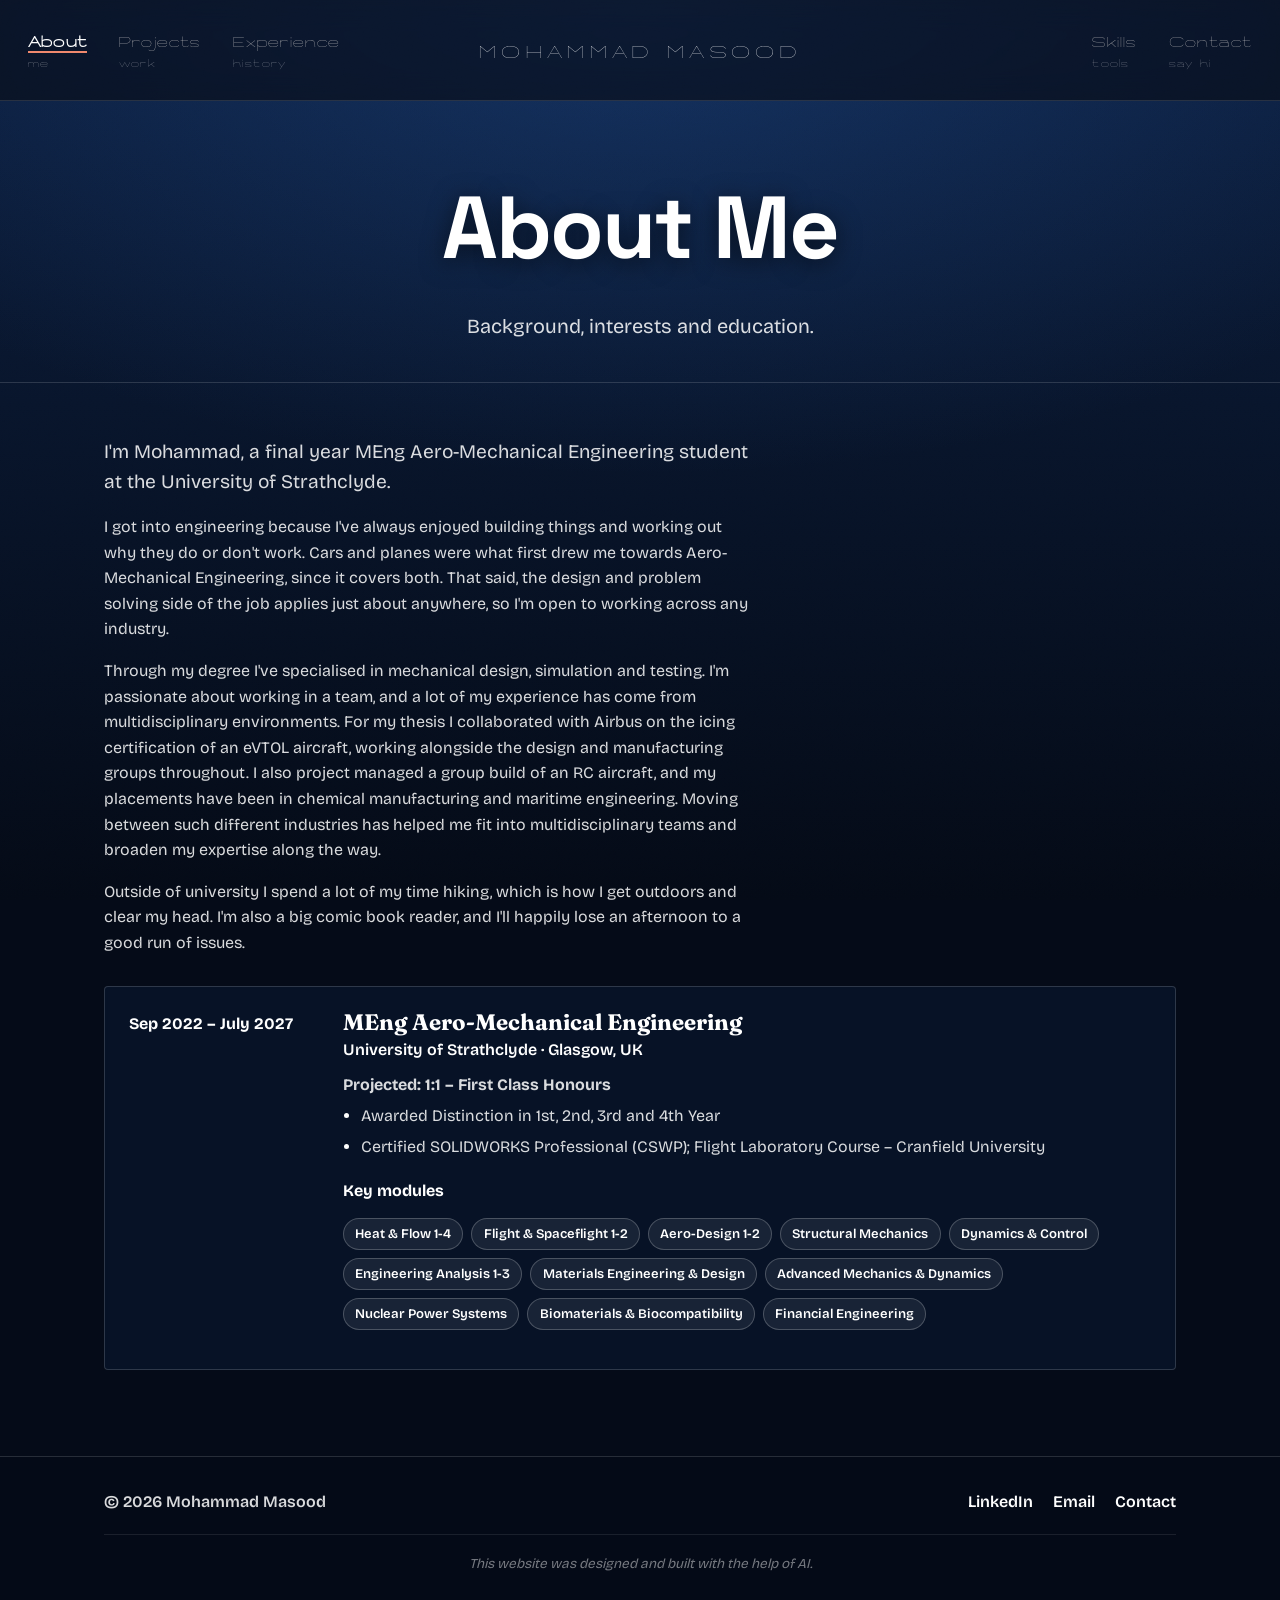
==== about.html @ b5526a8d "Personal portfolio site" ====
<!DOCTYPE html>
<html lang="en">
<head>
  <meta charset="UTF-8" />
  <meta name="viewport" content="width=device-width, initial-scale=1.0" />
  <title>About | Mohammad Masood</title>
  <meta name="description" content="About Mohammad Masood — 5th year Aero-Mechanical Engineering student at the University of Strathclyde." />
  <link rel="preconnect" href="https://fonts.googleapis.com" />
  <link rel="preconnect" href="https://fonts.gstatic.com" crossorigin />
  <link href="https://fonts.googleapis.com/css2?family=Bricolage+Grotesque:opsz,wght@12..96,400;12..96,500;12..96,700;12..96,800&family=Fraunces:ital,opsz,wght@0,9..144,600;0,9..144,800;1,9..144,700;1,9..144,900&family=Space+Grotesk:wght@500;700&display=swap" rel="stylesheet" />
  <link rel="stylesheet" href="css/style.css?v=21" />
</head>
<body>
  <header class="site-header">
    <nav class="nav">
      <ul class="nav-group nav-left">
        <li><a href="about.html" class="active"><span class="nav-main">About</span><span class="nav-sub">me</span></a></li>
        <li><a href="projects.html"><span class="nav-main">Projects</span><span class="nav-sub">work</span></a></li>
        <li><a href="experience.html"><span class="nav-main">Experience</span><span class="nav-sub">history</span></a></li>
      </ul>
      <a href="index.html" class="nav-logo">Mohammad&nbsp;Masood</a>
      <ul class="nav-group nav-right">
        <li><a href="skills.html"><span class="nav-main">Skills</span><span class="nav-sub">tools</span></a></li>
        <li><a href="contact.html"><span class="nav-main">Contact</span><span class="nav-sub">say hi</span></a></li>
      </ul>
      <button class="nav-toggle" aria-label="Toggle navigation" aria-expanded="false">
        <span></span><span></span><span></span>
      </button>
    </nav>
  </header>

  <main>
    <section class="page-head">
      <h1>About Me</h1>
      <p class="lead">Background, interests and education.</p>
    </section>

    <section class="section container" id="about">
      <div class="about-body">
        <p class="lead">
          I'm Mohammad, a final year MEng Aero-Mechanical Engineering student at the
          University of Strathclyde.
        </p>
        <p>
          I got into engineering because I've always enjoyed building things and working
          out why they do or don't work. Cars and planes were what first drew me towards
          Aero-Mechanical Engineering, since it covers both. That said, the design and
          problem solving side of the job applies just about anywhere, so I'm open to
          working across any industry.
        </p>
        <p>
          Through my degree I've specialised in mechanical design, simulation and testing.
          I'm passionate about working in a team, and a lot of my experience has come from
          multidisciplinary environments. For my thesis I collaborated with Airbus on the
          icing certification of an eVTOL aircraft, working alongside the design and
          manufacturing groups throughout. I also project managed a group build of an RC
          aircraft, and my placements have been in chemical manufacturing and maritime
          engineering. Moving between such different industries has helped me fit into
          multidisciplinary teams and broaden my expertise along the way.
        </p>
        <p>
          Outside of university I spend a lot of my time hiking, which is how I get
          outdoors and clear my head. I'm also a big comic book reader, and I'll happily
          lose an afternoon to a good run of issues.
        </p>
      </div>

      <div class="timeline">
        <article class="timeline-item">
          <div class="timeline-meta">Sep 2022 &ndash; July 2027</div>
          <div class="timeline-body">
            <h3>MEng Aero-Mechanical Engineering</h3>
            <p class="subtitle-line">University of Strathclyde &middot; Glasgow, UK</p>
            <p class="grade-line"><strong>Projected: 1:1 &ndash; First Class Honours</strong></p>
            <ul class="bullet-list">
              <li>Awarded Distinction in 1st, 2nd, 3rd and 4th Year</li>
              <li>Certified SOLIDWORKS Professional (CSWP); Flight Laboratory Course &ndash; Cranfield University</li>
            </ul>

            <p class="module-label">Key modules</p>
            <ul class="tag-list">
              <li>Heat &amp; Flow 1-4</li>
              <li>Flight &amp; Spaceflight 1-2</li>
              <li>Aero-Design 1-2</li>
              <li>Structural Mechanics</li>
              <li>Dynamics &amp; Control</li>
              <li>Engineering Analysis 1-3</li>
              <li>Materials Engineering &amp; Design</li>
              <li>Advanced Mechanics &amp; Dynamics</li>
              <li>Nuclear Power Systems</li>
              <li>Biomaterials &amp; Biocompatibility</li>
              <li>Financial Engineering</li>
            </ul>
          </div>
        </article>
      </div>
    </section>
  </main>

  <footer class="site-footer">
    <div class="container footer-inner">
      <p>&copy; <span id="year"></span> Mohammad Masood</p>
      <ul class="footer-links">
        <li><a href="https://www.linkedin.com/in/mohammad-masood-5989052b6/" target="_blank" rel="noopener noreferrer">LinkedIn</a></li>
        <li><a href="mailto:ahmad3001masood@gmail.com">Email</a></li>
        <li><a href="contact.html">Contact</a></li>
      </ul>
    </div>
    <div class="container">
      <p class="footer-disclaimer">This website was designed and built with the help of AI.</p>
    </div>
  </footer>

  <script src="js/main.js"></script>
</body>
</html>
---- css/style.css ----
/* ===========================================================
   Portfolio — "dreamscape" theme
   Pale-peach / bright-red retro aesthetic.
   Pure CSS scenery + film grain, no external image assets.
   Type: Fraunces (display) + Bricolage Grotesque (UI).
   =========================================================== */

/* ---- Custom display font (SpaceText family) ---- */
@font-face {
  font-family: "SpaceText";
  src: url("../space-text/SpaceText-Light.otf") format("opentype");
  font-weight: 300;
  font-style: normal;
  font-display: swap;
}
@font-face {
  font-family: "SpaceText";
  src: url("../space-text/SpaceText-Regular.otf") format("opentype");
  font-weight: 400;
  font-style: normal;
  font-display: swap;
}
@font-face {
  font-family: "SpaceText";
  src: url("../space-text/SpaceText-Medium.otf") format("opentype");
  font-weight: 500;
  font-style: normal;
  font-display: swap;
}
@font-face {
  font-family: "SpaceText";
  src: url("../space-text/SpaceText-SemiBold.otf") format("opentype");
  font-weight: 600;
  font-style: normal;
  font-display: swap;
}
@font-face {
  font-family: "SpaceText";
  src: url("../space-text/SpaceText-Bold.otf") format("opentype");
  font-weight: 700;
  font-style: normal;
  font-display: swap;
}

/* ---- Hero title font ---- */
@font-face {
  font-family: "Hanson";
  src: url("../hanson/HANSON%20HAIRLINE.otf") format("opentype");
  font-weight: 100;
  font-style: normal;
  font-display: swap;
}

/* ---- Design tokens ---- */
:root {
  --peach:       #f7d8c2;
  --peach-deep:  #f2c8ac;
  --red:         #e8401c;
  --red-dark:    #c22c12;
  --maroon:      #571d10;   /* body text on peach */
  --yellow:      #ffe500;
  --blue:        #6e86c9;   /* dream sky */
  --periwinkle:  #8a9cd6;
  --coral:       #f0876c;   /* mountains */
  --grass:       #3f9d4a;
  --grass-deep:  #237a38;

  --font-display: "Fraunces", Georgia, "Times New Roman", serif;
  --font-ui: "Bricolage Grotesque", system-ui, -apple-system, "Segoe UI", sans-serif;

  --max-width: 1120px;
  --header-h: 100px;
  --radius: 4px;
}

/* ---- Reset-ish ---- */
* { box-sizing: border-box; }
html { scroll-behavior: smooth; }
body {
  margin: 0;
  font-family: var(--font-ui);
  color: var(--maroon);
  background: var(--peach);
  line-height: 1.6;
  -webkit-font-smoothing: antialiased;
}
h1, h2, h3 { line-height: 1.05; margin: 0 0 0.4em; }
p { margin: 0 0 1rem; }
a { color: var(--red); text-decoration: none; }
a:hover { text-decoration: underline; }
img { max-width: 100%; display: block; }

.container {
  width: 100%;
  max-width: var(--max-width);
  margin: 0 auto;
  padding: 0 1.5rem;
}

/* Persistent film grain over the whole site */
body::after {
  content: "";
  position: fixed;
  inset: 0;
  z-index: 9999;
  pointer-events: none;
  opacity: 0.10;
  mix-blend-mode: multiply;
  background-image: url("data:image/svg+xml,%3Csvg xmlns='http://www.w3.org/2000/svg' width='140' height='140'%3E%3Cfilter id='n'%3E%3CfeTurbulence type='fractalNoise' baseFrequency='0.85' numOctaves='2' stitchTiles='stitch'/%3E%3C/filter%3E%3Crect width='100%25' height='100%25' filter='url(%23n)'/%3E%3C/svg%3E");
}

/* ===========================================================
   Header / split navigation
   =========================================================== */
.site-header {
  position: sticky;
  top: 0;
  z-index: 100;
  background: rgba(9, 14, 24, 0.68);
  backdrop-filter: blur(14px) saturate(1.15);
  -webkit-backdrop-filter: blur(14px) saturate(1.15);
  border-bottom: 1px solid rgba(255, 255, 255, 0.12);
}
.nav {
  max-width: 1400px;
  margin: 0 auto;
  min-height: var(--header-h);
  padding: 0 1.75rem;
  display: grid;
  grid-template-columns: 1fr auto 1fr;
  align-items: center;
  gap: 1rem;
}
.nav-group {
  list-style: none;
  display: flex;
  margin: 0;
  padding: 0;
  gap: 2rem;
}
.nav-right { justify-content: flex-end; }

.nav-group a {
  display: flex;
  flex-direction: column;
  line-height: 1.08;
  color: #f2ece5;
  font-family: "Hanson", var(--font-ui), sans-serif;
  font-weight: 400;
}
.nav-group a:hover { text-decoration: none; color: #ffffff; }
.nav-main { font-size: 1.5rem; font-weight: 500; letter-spacing: 0.05em; }
.nav-sub  { font-size: 1.1rem; font-weight: 400; letter-spacing: 0.07em; margin-top: 0; color: rgba(255, 255, 255, 0.72); }
.nav-group a.active .nav-main { color: #ffffff; font-weight: 600; text-decoration: underline; text-underline-offset: 4px; text-decoration-color: var(--coral); }

.nav-logo {
  justify-self: center;
  font-family: "Hanson", var(--font-ui), sans-serif;
  font-weight: 500;
  font-size: 1.85rem;
  letter-spacing: 0.18em;
  text-transform: uppercase;
  color: #ffffff;
  white-space: nowrap;
}
.nav-logo:hover { text-decoration: none; color: var(--coral); }

.nav-toggle {
  display: none;
  position: absolute;
  right: 1.5rem;
  top: 50%;
  transform: translateY(-50%);
  flex-direction: column;
  gap: 5px;
  background: none;
  border: 0;
  cursor: pointer;
  padding: 8px;
}
.nav-toggle span { width: 24px; height: 2px; background: #ffffff; }

/* ===========================================================
   Hero dreamscape (home page)
   =========================================================== */
.hero {
  position: relative;
  min-height: calc(100vh - var(--header-h));
  overflow: hidden;
  display: flex;
  align-items: center;
  justify-content: center;
}

.dreamscape { position: absolute; inset: 0; z-index: 0; }

.sky {
  position: absolute;
  inset: 0;
  background: linear-gradient(
    to bottom,
    var(--peach) 0%,
    #e9c6c9 22%,
    var(--periwinkle) 48%,
    var(--blue) 62%
  );
}

/* soft mountain range */
.mountains {
  position: absolute;
  left: -5%;
  right: -5%;
  bottom: 30%;
  height: 46%;
  background: linear-gradient(to bottom, var(--coral), #e97a5e);
  clip-path: polygon(
    0% 100%, 0% 55%, 9% 62%, 18% 30%, 27% 58%, 36% 40%,
    45% 66%, 54% 22%, 63% 60%, 72% 44%, 82% 64%, 91% 38%,
    100% 60%, 100% 100%
  );
  filter: blur(1.5px);
  opacity: 0.92;
}
.mountains::before {
  content: "";
  position: absolute;
  inset: 0;
  background: linear-gradient(to bottom, #f4a58c, transparent 60%);
  clip-path: inherit;
  opacity: 0.5;
}

/* grass field */
.grass {
  position: absolute;
  left: 0; right: 0; bottom: 0;
  height: 34%;
  background:
    repeating-linear-gradient(88deg, rgba(255,255,255,0.05) 0 2px, transparent 2px 7px),
    linear-gradient(to bottom, var(--grass) 0%, var(--grass-deep) 100%);
  filter: blur(0.4px);
}
.grass::before {
  content: "";
  position: absolute;
  top: -14px; left: 0; right: 0; height: 28px;
  background:
    repeating-linear-gradient(84deg, var(--grass-deep) 0 2px, transparent 2px 9px),
    repeating-linear-gradient(96deg, var(--grass) 0 2px, transparent 2px 11px);
  mask: linear-gradient(to top, #000, transparent);
}

/* floating bokeh */
.bokeh { position: absolute; inset: 0; }
.bokeh span {
  position: absolute;
  border-radius: 50%;
  filter: blur(1px);
  opacity: 0.85;
  animation: float 9s ease-in-out infinite;
}
.bokeh span:nth-child(1) { left: 12%; top: 30%; width: 26px; height: 26px; background: #ff5ea8; animation-delay: 0s; }
.bokeh span:nth-child(2) { left: 24%; top: 62%; width: 40px; height: 40px; background: #7d5bff; animation-delay: -1.5s; }
.bokeh span:nth-child(3) { left: 47%; top: 18%; width: 18px; height: 18px; background: #ffe500; animation-delay: -3s; }
.bokeh span:nth-child(4) { left: 63%; top: 70%; width: 34px; height: 34px; background: #47d1ff; animation-delay: -2s; }
.bokeh span:nth-child(5) { left: 78%; top: 34%; width: 22px; height: 22px; background: #ff8a3d; animation-delay: -4s; }
.bokeh span:nth-child(6) { left: 88%; top: 66%; width: 30px; height: 30px; background: #a0ff5e; animation-delay: -0.8s; }
.bokeh span:nth-child(7) { left: 35%; top: 44%; width: 14px; height: 14px; background: #ff5ea8; animation-delay: -2.6s; }
.bokeh span:nth-child(8) { left: 55%; top: 55%; width: 20px; height: 20px; background: #7d5bff; animation-delay: -3.8s; }

@keyframes float {
  0%, 100% { transform: translateY(0) scale(1); }
  50%      { transform: translateY(-26px) scale(1.12); }
}

/* Hero title — big red display */
.hero-title {
  position: relative;
  z-index: 3;
  font-family: "SpaceText", var(--font-display), serif;
  font-weight: 700;
  font-style: normal;
  font-size: clamp(3rem, 11vw, 8.5rem);
  color: var(--red);
  text-align: center;
  line-height: 0.95;
  letter-spacing: 0.01em;
  text-shadow: 0 4px 22px rgba(87, 20, 8, 0.35);
  transform: rotate(-2deg);
  padding: 0 1rem;
}

/* Karaoke-style subtitle bar */
.subtitle-bar {
  position: absolute;
  bottom: clamp(2rem, 7vh, 5rem);
  left: 0; right: 0;
  z-index: 3;
  text-align: center;
  padding: 0 1rem;
}
.subtitle {
  font-weight: 800;
  font-size: clamp(1.5rem, 3.4vw, 2.6rem);
  color: #ffffff;
  margin: 0 0 0.15em;
  -webkit-text-stroke: 1px rgba(60, 12, 4, 0.55);
  text-shadow: 2px 3px 0 rgba(60, 12, 4, 0.35);
}
.subtitle-sub {
  font-weight: 600;
  font-size: clamp(0.95rem, 1.8vw, 1.3rem);
  color: #ffffff;
  letter-spacing: 0.04em;
  margin: 0;
  -webkit-text-stroke: 0.6px rgba(60, 12, 4, 0.5);
  text-shadow: 1px 2px 0 rgba(60, 12, 4, 0.3);
}

/* Sound note (decorative for now) */
.sound-toggle {
  position: absolute;
  left: 1.6rem;
  bottom: 1.4rem;
  z-index: 4;
  background: none;
  border: 0;
  color: var(--red);
  font-size: 1.6rem;
  cursor: pointer;
  line-height: 1;
}
.sound-toggle.muted { opacity: 0.45; }

/* Corner thumbnail */
.corner-thumb {
  position: absolute;
  right: 1.6rem;
  bottom: 1.4rem;
  z-index: 4;
  width: 84px;
  height: 84px;
  border-radius: 50%;
  border: 3px solid var(--yellow);
  background: radial-gradient(circle at 30% 30%, var(--coral), var(--red));
  display: flex;
  align-items: center;
  justify-content: center;
  color: #fff;
  font-weight: 700;
  font-size: 0.8rem;
  overflow: hidden;
  box-shadow: 0 6px 18px rgba(60, 12, 4, 0.3);
  transition: transform 0.2s ease;
}
.corner-thumb:hover { text-decoration: none; transform: scale(1.06); }

/* ===========================================================
   Inner page banners
   =========================================================== */
.page-head {
  position: relative;
  padding: clamp(3rem, 9vh, 6rem) 1.5rem 2.5rem;
  text-align: center;
  overflow: hidden;
  background:
    radial-gradient(120% 80% at 50% 0%, var(--peach-deep), var(--peach));
  border-bottom: 1px solid rgba(87, 29, 16, 0.12);
}
.page-head h1 {
  font-family: "Space Grotesk", var(--font-ui), sans-serif;
  font-weight: 700;
  font-style: normal;
  font-size: clamp(2.6rem, 8vw, 5.5rem);
  color: var(--red);
  letter-spacing: -0.02em;
  text-shadow: 0 3px 14px rgba(87, 20, 8, 0.2);
}
.page-head .lead {
  color: var(--maroon);
  font-size: clamp(1rem, 2vw, 1.25rem);
  max-width: 60ch;
  margin: 0.5rem auto 0;
}

/* ===========================================================
   Content sections
   =========================================================== */
.section { padding: clamp(2.5rem, 6vh, 4.5rem) 1.5rem; }
.section-title {
  font-family: var(--font-display);
  font-weight: 800;
  font-size: clamp(1.8rem, 4vw, 2.8rem);
  color: var(--red);
  margin-bottom: 1.2rem;
}
.lead { font-size: 1.2rem; color: var(--maroon); max-width: 65ch; }
.about-body { max-width: 65ch; }

/* Timeline (education / experience) */
.timeline { display: flex; flex-direction: column; gap: 1.25rem; }
.timeline-item {
  display: grid;
  grid-template-columns: 190px 1fr;
  gap: 1.5rem;
  padding: 1.5rem;
  background: rgba(255, 255, 255, 0.35);
  border: 1.5px solid var(--red);
  border-radius: var(--radius);
}
.timeline-meta { font-weight: 700; color: var(--red); }
.timeline-body h3 {
  font-family: var(--font-display);
  font-weight: 700;
  font-size: 1.4rem;
  color: var(--maroon);
  margin-bottom: 0.15rem;
}
.subtitle-line { color: var(--red-dark); font-weight: 600; margin-bottom: 0.6rem; }
.bullet-list { margin: 0; padding-left: 1.1rem; }
.bullet-list li { margin-bottom: 0.35rem; }

/* Project cards */
.card-grid {
  display: grid;
  grid-template-columns: repeat(auto-fill, minmax(290px, 1fr));
  gap: 1.75rem;
}
.card {
  background: rgba(255, 255, 255, 0.35);
  border: 1.5px solid var(--red);
  border-radius: var(--radius);
  overflow: hidden;
  transition: transform 0.18s ease, box-shadow 0.18s ease;
}
.card:hover {
  transform: translateY(-6px) rotate(-0.5deg);
  box-shadow: 0 14px 30px rgba(87, 20, 8, 0.2);
}
.card-media {
  aspect-ratio: 16 / 10;
  background:
    radial-gradient(circle at 30% 30%, #ff8a3d, transparent 60%),
    radial-gradient(circle at 70% 70%, #7d5bff, transparent 55%),
    linear-gradient(135deg, var(--coral), var(--periwinkle));
  display: flex;
  align-items: center;
  justify-content: center;
  color: #fff;
  font-weight: 700;
  letter-spacing: 0.05em;
}
.card-body { padding: 1.4rem; }
.card-body h3 {
  font-family: var(--font-display);
  font-weight: 700;
  font-size: 1.5rem;
  color: var(--red);
  margin-bottom: 0.4rem;
}
.card-body p { color: var(--maroon); font-size: 0.97rem; }

.tag-list, .pill-list {
  list-style: none;
  display: flex;
  flex-wrap: wrap;
  gap: 0.5rem;
  margin: 0.9rem 0;
  padding: 0;
}
.tag-list li, .pill-list li {
  font-size: 0.82rem;
  padding: 0.28rem 0.7rem;
  background: var(--peach);
  border: 1px solid var(--red);
  border-radius: 999px;
  color: var(--red-dark);
  font-weight: 600;
}
.card-actions { display: flex; gap: 1.25rem; margin-top: 0.3rem; }
.link-arrow { font-weight: 700; }
.link-arrow::after { content: " \2192"; }

/* Skills */
.skills-grid {
  display: grid;
  grid-template-columns: repeat(auto-fit, minmax(240px, 1fr));
  gap: 1.75rem;
}
.skill-group {
  padding: 1.6rem;
  background: rgba(255, 255, 255, 0.35);
  border: 1.5px solid var(--red);
  border-radius: var(--radius);
}
.skill-group h3 {
  font-family: var(--font-display);
  font-weight: 700;
  font-size: 1.4rem;
  color: var(--red);
  margin-bottom: 0.9rem;
}

/* Contact */
.contact-layout {
  display: grid;
  grid-template-columns: 1fr 1.15fr;
  gap: 2.5rem;
  align-items: start;
}
.contact-info h3 {
  font-family: var(--font-display);
  font-weight: 700;
  font-size: 1.7rem;
  color: var(--red);
}
.contact-list { list-style: none; padding: 0; margin: 1rem 0 0; }
.contact-list li { margin-bottom: 0.75rem; }
.contact-label {
  display: inline-block;
  width: 92px;
  font-weight: 700;
  color: var(--red-dark);
}
.contact-form {
  background: rgba(255, 255, 255, 0.35);
  border: 1.5px solid var(--red);
  border-radius: var(--radius);
  padding: 1.9rem;
}
.form-row { margin-bottom: 1.1rem; display: flex; flex-direction: column; }
.form-row label { font-weight: 700; margin-bottom: 0.35rem; font-size: 0.9rem; color: var(--red-dark); }
.form-row input,
.form-row textarea {
  font-family: inherit;
  font-size: 0.97rem;
  padding: 0.7rem 0.85rem;
  border: 1.5px solid var(--red);
  border-radius: var(--radius);
  background: var(--peach);
  color: var(--maroon);
  resize: vertical;
}
.form-row input:focus,
.form-row textarea:focus {
  outline: none;
  box-shadow: 0 0 0 3px rgba(232, 64, 28, 0.25);
}
.form-note { font-size: 0.82rem; color: var(--red-dark); margin-top: 0.75rem; }

.btn {
  display: inline-block;
  padding: 0.75rem 1.6rem;
  border-radius: var(--radius);
  font-weight: 700;
  font-family: var(--font-ui);
  cursor: pointer;
  border: 1.5px solid var(--red);
  background: var(--red);
  color: var(--peach);
  transition: background 0.15s ease, color 0.15s ease;
}
.btn:hover { text-decoration: none; background: var(--red-dark); }
.btn-primary { background: var(--red); color: var(--peach); }
.btn-outline { background: transparent; color: var(--red); }
.btn-outline:hover { background: var(--red); color: var(--peach); }

.hero-actions { display: flex; gap: 0.75rem; flex-wrap: wrap; margin-top: 1.5rem; }

/* ===========================================================
   Footer
   =========================================================== */
.site-footer {
  border-top: 1px solid rgba(87, 29, 16, 0.15);
  margin-top: 2rem;
  padding: 2rem 0;
  background: var(--peach-deep);
}
.footer-inner {
  display: flex;
  align-items: center;
  justify-content: space-between;
  flex-wrap: wrap;
  gap: 1rem;
}
.footer-inner p { margin: 0; color: var(--red-dark); font-weight: 600; }
.footer-links { list-style: none; display: flex; gap: 1.25rem; margin: 0; padding: 0; }
.footer-links a { color: var(--red); font-weight: 600; }

.footer-disclaimer {
  margin: 1.25rem 0 0;
  padding-top: 1.1rem;
  border-top: 1px solid rgba(87, 29, 16, 0.18);
  font-size: 0.85rem;
  font-style: italic;
  color: var(--red-dark);
  opacity: 0.75;
  text-align: center;
}

/* ===========================================================
   DARK BLUE GRADIENT THEME
   A deep navy gradient behind every page, with a soft lighter
   glow at the top. `fixed` keeps it viewport-sized so the
   gradient looks identical on short and very long pages. The
   home hero keeps its own rocket image, painted on top of this.
   =========================================================== */
body {
  color: rgba(255, 255, 255, 0.85);
  background-color: #050b18;
  background-image:
    radial-gradient(120% 85% at 50% 0%, rgba(32, 78, 145, 0.45), transparent 62%),
    linear-gradient(180deg, #0b1d3d 0%, #08152c 45%, #040a16 100%);
  background-size: cover, cover;
  background-position: center center, center center;
  background-repeat: no-repeat, no-repeat;
  background-attachment: fixed, fixed;
}

/* film grain reads better as an overlay on a dark ground */
body::after { mix-blend-mode: overlay; opacity: 0.05; }

a { color: #ffffff; }
a:hover { color: #ffffff; }

/* Page banners */
.page-head {
  background: none;
  border-bottom: 1px solid rgba(255, 255, 255, 0.14);
}
.page-head h1 { color: #ffffff; text-shadow: 0 4px 24px rgba(0, 0, 0, 0.6); }
.page-head .lead { color: rgba(255, 255, 255, 0.85); }

/* Section headings + body copy */
.section-title { color: #ffffff; }
.lead { color: rgba(255, 255, 255, 0.85); }
.about-body p { color: rgba(255, 255, 255, 0.85); }

/* Panels become dark glass instead of white-on-peach */
.timeline-item,
.card,
.skill-group,
.contact-form {
  background: rgba(10, 26, 52, 0.55);
  border-color: rgba(255, 255, 255, 0.16);
  backdrop-filter: blur(3px);
  -webkit-backdrop-filter: blur(3px);
}
.timeline-meta { color: #ffffff; }
.timeline-body h3 { color: #ffffff; }
.subtitle-line { color: #ffffff; }
.bullet-list { color: rgba(255, 255, 255, 0.85); }
.bullet-list li::marker { color: #ffffff; }

.card-body h3 { color: #ffffff; }
.card-body p { color: rgba(255, 255, 255, 0.85); }

/* Tags / pills */
.tag-list li, .pill-list li {
  background: rgba(255, 255, 255, 0.07);
  border-color: rgba(255, 255, 255, 0.22);
  color: #ffffff;
}

/* Skills */
.skill-group h3 { color: #ffffff; }

/* Contact */
.contact-info h3 { color: #ffffff; }
.contact-info p { color: rgba(255, 255, 255, 0.85); }
.contact-label { color: #ffffff; }
.form-row label { color: #ffffff; }
.form-row input,
.form-row textarea {
  background: rgba(5, 14, 30, 0.6);
  border-color: rgba(255, 255, 255, 0.2);
  color: #ede9f2;
}
.form-row input::placeholder,
.form-row textarea::placeholder { color: #8b839c; }
.form-note { color: rgba(255, 255, 255, 0.6); }

/* Buttons */
.btn { background: #e8401c; border-color: #e8401c; color: #fff4ee; }
.btn:hover { background: #ff6a41; border-color: #ff6a41; color: #ffffff; }
.btn-outline { background: transparent; color: #ffffff; border-color: #ffffff; }
.btn-outline:hover { background: #ff8a5c; color: #12101f; }

/* Footer */
.site-footer {
  background: rgba(4, 10, 22, 0.6);
  border-top: 1px solid rgba(255, 255, 255, 0.14);
}
.footer-inner p { color: rgba(255, 255, 255, 0.85); }
.footer-links a { color: #ffffff; }
.footer-links a:hover { color: #ffffff; }
.footer-disclaimer {
  color: rgba(255, 255, 255, 0.6);
  border-top-color: rgba(255, 255, 255, 0.12);
}

/* About + Education now share one section */
#about .timeline { margin-top: 1.9rem; }

/* Degree panel: tighten the grade line onto its bullets, label the modules */
.grade-line { margin-bottom: 0.35rem; }
.module-label {
  margin: 1.15rem 0 0.5rem;
  font-weight: 700;
  color: #ffffff;
}

/* Contact details card (replaces the old form layout) */
.contact-card {
  max-width: 640px;
  margin: 0 auto;
  padding: 2rem 2.25rem;
  background: rgba(10, 26, 52, 0.55);
  border: 1.5px solid rgba(255, 255, 255, 0.16);
  border-radius: var(--radius);
  backdrop-filter: blur(3px);
  -webkit-backdrop-filter: blur(3px);
}
/* keep links identifiable now that all text is white */
.contact-list a {
  text-decoration: underline;
  text-decoration-color: rgba(255, 255, 255, 0.4);
  text-underline-offset: 3px;
}
.contact-list a:hover { text-decoration-color: #ffffff; }

/* ===========================================================
   Responsive
   =========================================================== */
@media (max-width: 820px) {
  .nav { grid-template-columns: 1fr auto; }
  .nav-toggle { display: flex; }
  .nav-group {
    grid-column: 1 / -1;
    display: none;
    flex-direction: column;
    gap: 0.85rem;
    padding: 0.5rem 0 1rem;
  }
  .nav-right { justify-content: flex-start; }
  .site-header.open .nav-group { display: flex; }
  .nav-logo { justify-self: start; font-size: 1.25rem; }

  .timeline-item { grid-template-columns: 1fr; gap: 0.4rem; }
  .contact-layout { grid-template-columns: 1fr; }
}

@media (prefers-reduced-motion: reduce) {
  .bokeh span { animation: none; }
  html { scroll-behavior: auto; }
}

/* ===========================================================
   Space-launch hero
   Uses images/hero-space.jpg when present; otherwise a pure-CSS
   starfield + Earth-glow shows through as a fallback.
   =========================================================== */
.hero-space {
  background:
    /* 1) Your photo (images/hero-space.webp) */
    url("../images/hero-space.webp") 50% 42% / cover no-repeat,
    /* 2) Sunrise glow near the horizon */
    radial-gradient(40% 26% at 50% 21%, rgba(150, 200, 255, 0.55), rgba(150, 200, 255, 0) 70%),
    /* 3) Starfield */
    radial-gradient(2px 2px at 12% 18%, #ffffff, transparent 60%),
    radial-gradient(1.5px 1.5px at 22% 33%, #cfe0ff, transparent 60%),
    radial-gradient(1px 1px at 8% 54%, #ffffff, transparent 60%),
    radial-gradient(2px 2px at 31% 12%, #ffffff, transparent 60%),
    radial-gradient(1px 1px at 44% 8%, #cfe0ff, transparent 60%),
    radial-gradient(1.5px 1.5px at 58% 22%, #ffffff, transparent 60%),
    radial-gradient(1px 1px at 70% 13%, #ffffff, transparent 60%),
    radial-gradient(2px 2px at 82% 27%, #cfe0ff, transparent 60%),
    radial-gradient(1px 1px at 90% 11%, #ffffff, transparent 60%),
    radial-gradient(1.5px 1.5px at 66% 40%, #ffffff, transparent 60%),
    radial-gradient(1px 1px at 78% 49%, #cfe0ff, transparent 60%),
    radial-gradient(1px 1px at 34% 45%, #ffffff, transparent 60%),
    radial-gradient(1.5px 1.5px at 16% 39%, #ffffff, transparent 60%),
    radial-gradient(1px 1px at 88% 60%, #ffffff, transparent 60%),
    radial-gradient(2px 2px at 52% 15%, #ffffff, transparent 60%),
    radial-gradient(1px 1px at 40% 30%, #cfe0ff, transparent 60%),
    /* 4) Curved, lit Earth horizon at the bottom */
    radial-gradient(135% 82% at 50% 140%, #2f7bc0 0%, #123a63 26%, rgba(5, 7, 15, 0) 56%),
    /* 5) Deep-space base */
    #05070f;
}

/* Darken top + bottom so the nav, title and subtitles stay legible */
.hero-scrim {
  position: absolute;
  inset: 0;
  z-index: 1;
  pointer-events: none;
  background: linear-gradient(
    to bottom,
    rgba(5, 7, 15, 0.45) 0%,
    rgba(5, 7, 15, 0) 22%,
    rgba(5, 7, 15, 0) 52%,
    rgba(5, 7, 15, 0.62) 100%
  );
}

.hero-space .hero-title {
  color: #fff6ee;
  text-shadow: 0 3px 26px rgba(0, 0, 0, 0.75), 0 0 6px rgba(0, 0, 0, 0.55);
}
.hero-space .sound-toggle { color: var(--yellow); }

/* "about me" image badge (bottom-right of hero) */
.me-badge {
  position: absolute;
  right: 1.4rem;
  bottom: 1.2rem;
  z-index: 4;
  display: flex;
  flex-direction: column;
  align-items: center;
  gap: 0.15rem;
  text-decoration: none;
  transition: transform 0.2s ease;
}
.me-badge:hover { text-decoration: none; transform: translateY(-4px) scale(1.05); }
.me-badge-img {
  width: 132px;
  height: auto;
  filter: drop-shadow(0 8px 16px rgba(0, 0, 0, 0.55));
}
.me-badge-label {
  font-family: var(--font-display);
  font-style: italic;
  font-weight: 800;
  font-size: 1.2rem;
  color: #ffffff;
  letter-spacing: 0.01em;
  text-shadow: 1px 2px 0 rgba(60, 12, 4, 0.45);
}
@media (max-width: 820px) {
  .me-badge-img { width: 92px; }
  .me-badge-label { font-size: 1rem; }
}
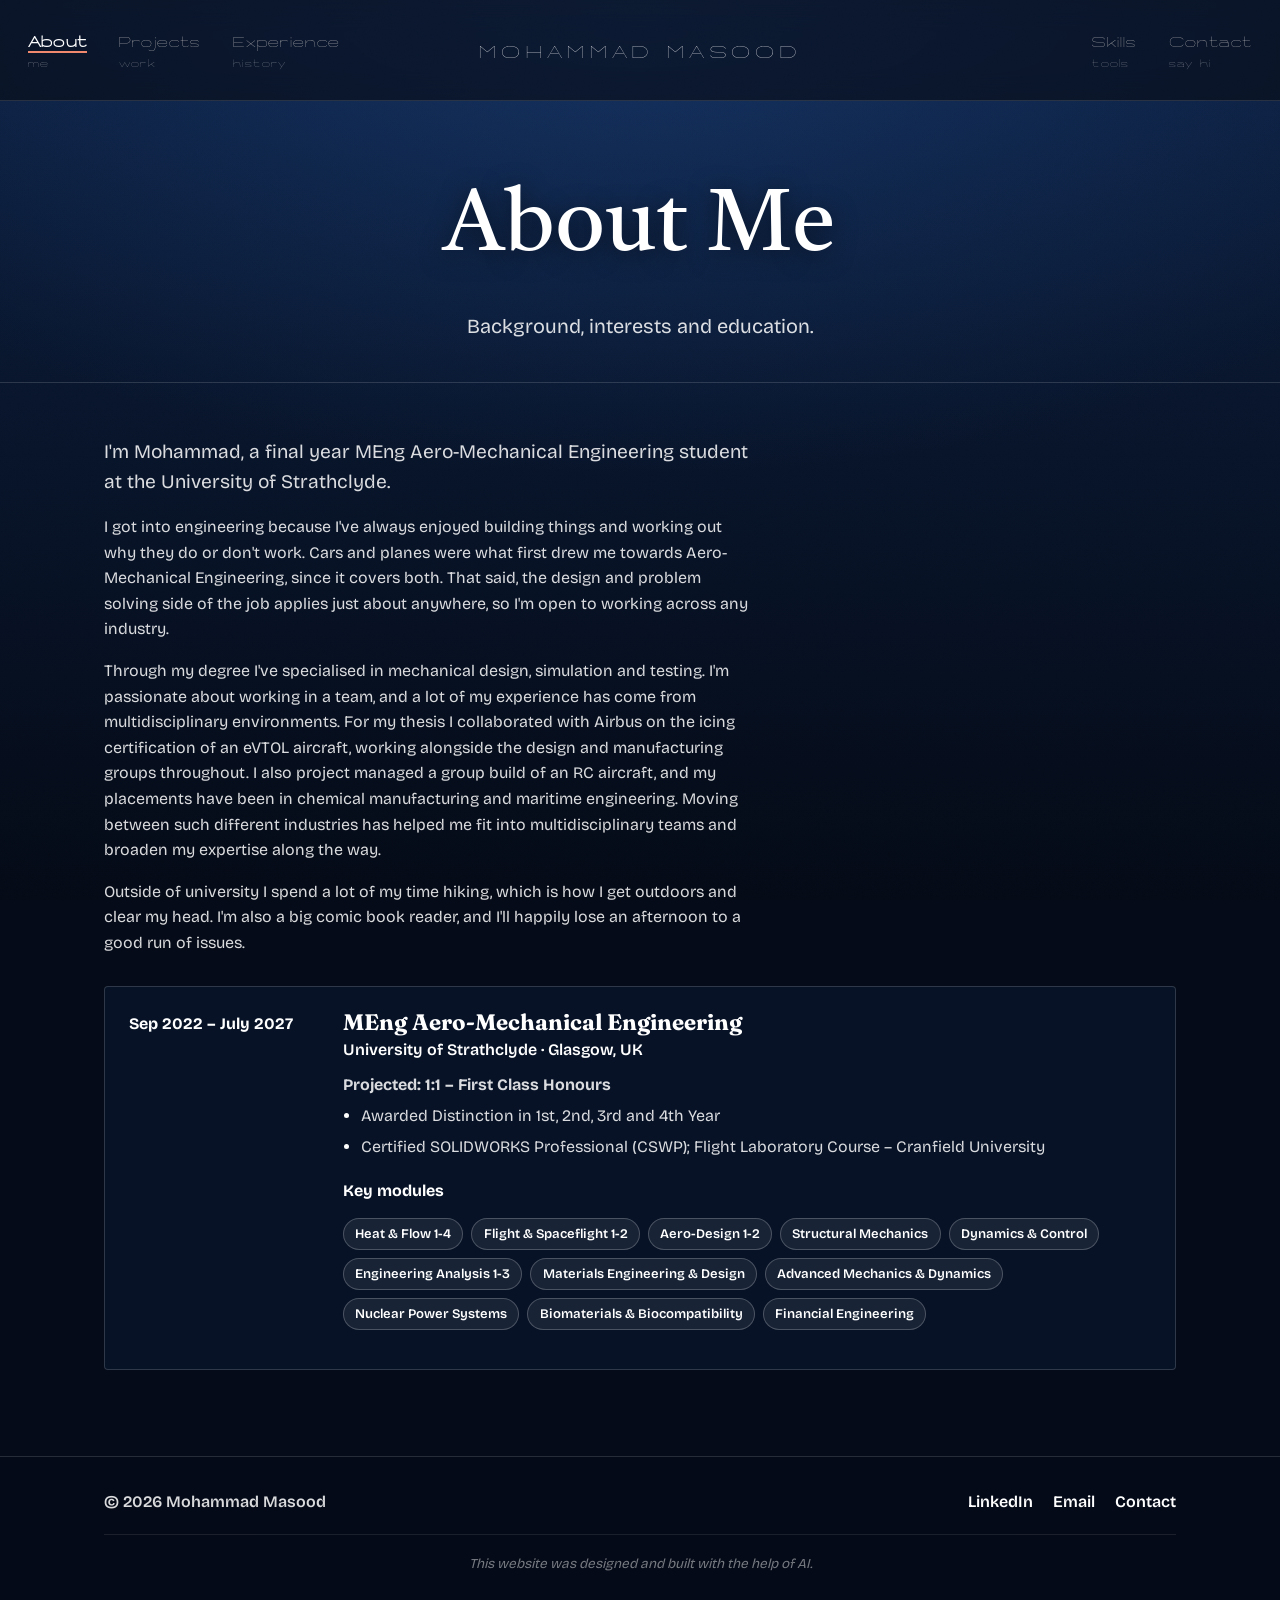
==== commit 37bbbfa2: "Switch page headings to Tiro Devanagari Sanskrit" ====
--- a/about.html
+++ b/about.html
@@ -7,8 +7,8 @@
   <meta name="description" content="About Mohammad Masood — 5th year Aero-Mechanical Engineering student at the University of Strathclyde." />
   <link rel="preconnect" href="https://fonts.googleapis.com" />
   <link rel="preconnect" href="https://fonts.gstatic.com" crossorigin />
-  <link href="https://fonts.googleapis.com/css2?family=Bricolage+Grotesque:opsz,wght@12..96,400;12..96,500;12..96,700;12..96,800&family=Fraunces:ital,opsz,wght@0,9..144,600;0,9..144,800;1,9..144,700;1,9..144,900&family=Space+Grotesk:wght@500;700&display=swap" rel="stylesheet" />
-  <link rel="stylesheet" href="css/style.css?v=21" />
+  <link href="https://fonts.googleapis.com/css2?family=Bricolage+Grotesque:opsz,wght@12..96,400;12..96,500;12..96,700;12..96,800&family=Fraunces:ital,opsz,wght@0,9..144,600;0,9..144,800;1,9..144,700;1,9..144,900&family=Tiro+Devanagari+Sanskrit&display=swap" rel="stylesheet" />
+  <link rel="stylesheet" href="css/style.css?v=24" />
 </head>
 <body>
   <header class="site-header">
--- a/css/style.css
+++ b/css/style.css
@@ -369,12 +369,12 @@
   border-bottom: 1px solid rgba(87, 29, 16, 0.12);
 }
 .page-head h1 {
-  font-family: "Space Grotesk", var(--font-ui), sans-serif;
-  font-weight: 700;
+  font-family: "Tiro Devanagari Sanskrit", var(--font-display), serif;
+  font-weight: 400;
   font-style: normal;
   font-size: clamp(2.6rem, 8vw, 5.5rem);
   color: var(--red);
-  letter-spacing: -0.02em;
+  letter-spacing: 0;
   text-shadow: 0 3px 14px rgba(87, 20, 8, 0.2);
 }
 .page-head .lead {
@@ -702,6 +702,26 @@
 
 /* About + Education now share one section */
 #about .timeline { margin-top: 1.9rem; }
+
+/* Downloadable document link (e.g. thesis PDF) */
+.doc-link {
+  display: inline-flex;
+  align-items: center;
+  gap: 0.55rem;
+  margin-top: 1.1rem;
+  padding: 0.6rem 1.15rem;
+  font-weight: 700;
+  font-size: 0.92rem;
+  color: #ffffff;
+  border: 1.5px solid rgba(255, 255, 255, 0.35);
+  border-radius: var(--radius);
+  transition: background 0.15s ease, border-color 0.15s ease;
+}
+.doc-link:hover {
+  text-decoration: none;
+  background: rgba(255, 255, 255, 0.1);
+  border-color: #ffffff;
+}
 
 /* Degree panel: tighten the grade line onto its bullets, label the modules */
 .grade-line { margin-bottom: 0.35rem; }
